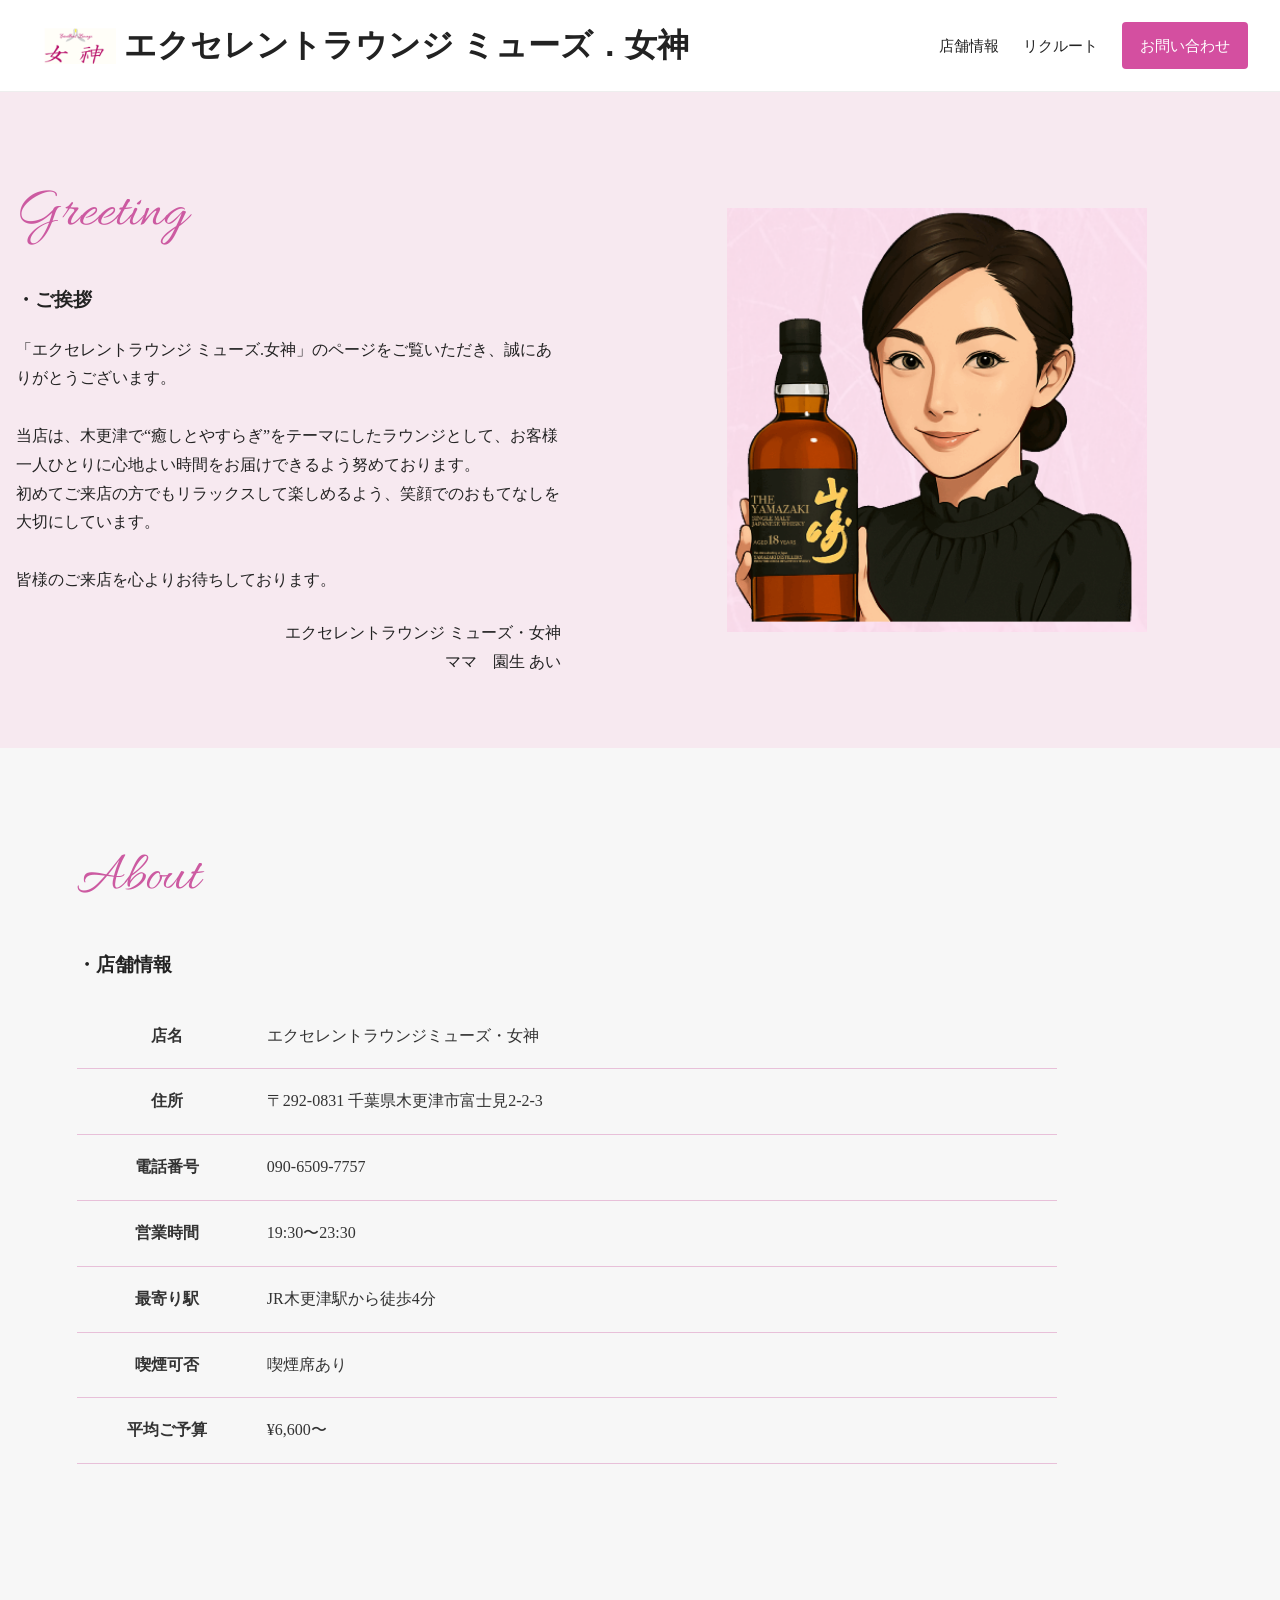
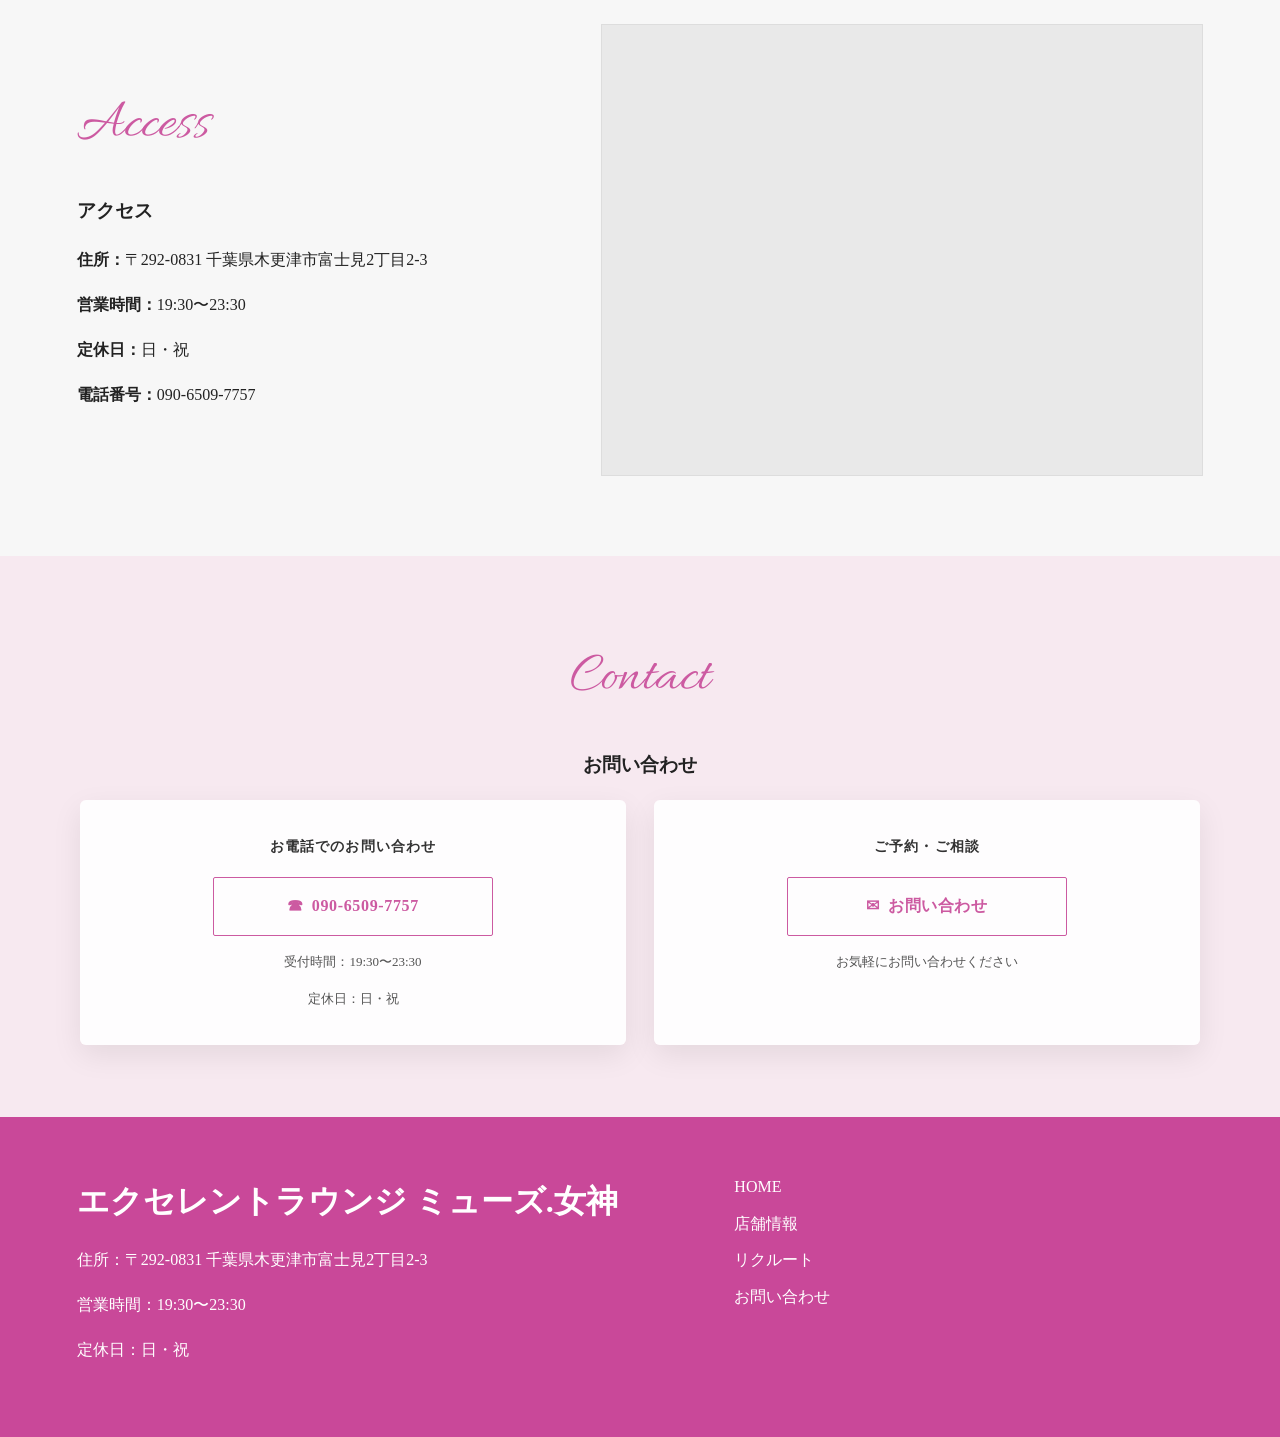
==== about.html @ 151450d7 "ページ加工，アニメーション修正" ====
<!doctype html>
<html lang="ja">
<head>
  <meta charset="utf-8" />
  <meta name="viewport" content="width=device-width, initial-scale=1" />
  <title>店舗情報 | エクセレントラウンジ ミューズ．女神</title>
  <link rel="preconnect" href="https://fonts.googleapis.com">
<link rel="preconnect" href="https://fonts.gstatic.com" crossorigin>
<link href="https://fonts.googleapis.com/css2?family=Allura&display=swap" rel="stylesheet">
  <link rel="stylesheet" href="style.css" />
</head>
  <!-- ヘッダー（index.htmlと同じものをコピペ推奨） -->
<body>

<header class="site-header">
  <a class="logo" href="index.html">
    <img src="images/logo-small.png" alt="ロゴ" class="logo-icon">
    <span>エクセレントラウンジ ミューズ．女神</span>
  </a>

  <nav class="nav">
    <a href="about.html" data-turn>店舗情報</a>
    <a href="recruit.html" data-turn>リクルート</a>
    <a class="btn-contact" href="contact.html" data-turn>お問い合わせ</a>
  </nav>
</header>

  <!-- Greeting（ご挨拶） -->
  <section class="section section-soft">
    <div class="section-grid">
      <div>
        <h2 class="section-title-en">Greeting</h2>
        <h3 class="section-title-ja">・ご挨拶</h3>

        <p>
          「エクセレントラウンジ ミューズ.女神」のページをご覧いただき、誠にありがとうございます。<br><br>
          当店は、木更津で“癒しとやすらぎ”をテーマにしたラウンジとして、お客様一人ひとりに心地よい時間をお届けできるよう努めております。<br>
          初めてご来店の方でもリラックスして楽しめるよう、笑顔でのおもてなしを大切にしています。<br><br>
          皆様のご来店を心よりお待ちしております。
        </p>

        <div class="greeting-sign">
          <div class="greeting-shop">エクセレントラウンジ ミューズ・女神</div>
          <div class="greeting-name">ママ　園生 あい</div>
        </div>
      </div>

      <div class="greeting-image">
        <img src="images/greeting.png" alt="ご挨拶イメージ">
      </div>
    </div>
  </section>

  <!-- About（店舗情報の表） -->
  <section class="section">
    <h2 class="section-title-en">About</h2>
    <h3 class="section-title-ja">・店舗情報</h3>

    <table class="about-table">
      <tr>
        <th>店名</th>
        <td>エクセレントラウンジミューズ・女神</td>
      </tr>
      <tr>
        <th>住所</th>
        <td>〒292-0831 千葉県木更津市富士見2-2-3</td>
      </tr>
      <tr>
        <th>電話番号</th>
        <td>090-6509-7757</td>
      </tr>
      <tr>
        <th>営業時間</th>
        <td>19:30〜23:30</td>
      </tr>
      <tr>
        <th>最寄り駅</th>
        <td>JR木更津駅から徒歩4分</td>
      </tr>
      <tr>
        <th>喫煙可否</th>
        <td>喫煙席あり</td>
      </tr>
      <tr>
        <th>平均ご予算</th>
        <td>¥6,600〜</td>
      </tr>
    </table>

  </section>

    <!-- Access -->
  <section class="section">
    <div class="section-grid">
      <div>
        <h2 class="section-title-en">Access</h2>
        <h3 class="section-title-ja">アクセス</h3>
        <p><strong>住所：</strong>〒292-0831 千葉県木更津市富士見2丁目2-3</p>
        <p><strong>営業時間：</strong>19:30〜23:30</p>
        <p><strong>定休日：</strong>日・祝</p>
        <p><strong>電話番号：</strong>090-6509-7757</p>
      </div>
      <div class="map-placeholder">
        <iframe src="https://www.google.com/maps/embed?pb=!1m18!1m12!1m3!1d3252.968096839378!2d139.91889581269334!3d35.381247246278484!2m3!1f0!2f0!3f0!3m2!1i1024!2i768!4f13.1!3m3!1m2!1s0x6018734c9dd4b175%3A0x8446a912e81f9e90!2z44CSMjkyLTA4MzEg5Y2D6JGJ55yM5pyo5pu05rSl5biC5a-M5aOr6KaL77yS5LiB55uu77yS4oiS77yT!5e0!3m2!1sja!2sjp!4v1772262069250!5m2!1sja!2sjp" width="600" height="450" style="border:0;" allowfullscreen="" loading="lazy" referrerpolicy="no-referrer-when-downgrade"></iframe>

      </div>
    </div>
  </section>

    <section id="contact" class="section section-soft">
    <h2 class="section-title-en center-text">Contact</h2>
    <h3 class="section-title-ja center-text">お問い合わせ</h3>
    <div class="contact-grid">
      <div class="contact-box">
        <h4>お電話でのお問い合わせ</h4>
      <a class="outline-btn" href="tel:09065097757" aria-label="電話する">
        <span class="btn-icon" aria-hidden="true">☎</span>
        090-6509-7757
    </a>
    <p class="contact-note">受付時間：19:30〜23:30</p>
    <p class="contact-note">定休日：日・祝</p>
    </div>

      <div class="contact-box">
        <h4>ご予約・ご相談</h4>


      <a class="outline-btn" href="contact.html">
        <span class="btn-icon" aria-hidden="true">✉</span>
        お問い合わせ
      </a>
      <p class="contact-note">お気軽にお問い合わせください</p>
      </div>
    </div>
  </section>

    <footer class="site-footer">
    <div class="footer-inner">
      <div>
        <div class="footer-logo">エクセレントラウンジ ミューズ.女神</div>
        <p>住所：〒292-0831 千葉県木更津市富士見2丁目2-3</p>
        <p>営業時間：19:30〜23:30</p>
        <p>定休日：日・祝</p>
      </div>
      <div class="footer-links">
        <a href="#">HOME</a>
        <a href="about.html">店舗情報</a>
        <a href="recruit.html">リクルート</a>
        <a href="contact.html">お問い合わせ</a>
      </div>
    </div>
  </footer>

</body>
</html>
---- style.css ----
* {
  box-sizing: border-box;
}

body {
  margin: 0;
  font-family: "Hiragino Mincho ProN", "Yu Mincho", serif;
  color: #222;
  background: #f7f7f7;
  line-height: 1.8;
}

a {
  text-decoration: none;
  color: inherit;
}

img {
  width: 100%;
  display: block;
}

.site-header {
  position: sticky;
  top: 0;
  z-index: 100;
  background: #fff;
  border-bottom: 1px solid #eee;
  display: flex;
  justify-content: space-between;
  align-items: center;
  padding: 16px 32px;
}

.logo {
  display: flex;
  align-items: center;
  gap: 8px;
  font-size: 32px;
  font-weight: bold;
}

.logo-icon {
  width: 84px;           /* 小さい画像サイズ */
  height: auto;
  display: block;
}

.nav {
  display: flex;
  align-items: center;
  gap: 24px;
  font-size: 0.95rem;
}

html { scroll-behavior: smooth; }

.btn-contact {
  background: #d44fa0;
  color: white;
  padding: 10px 18px;
  border-radius: 4px;
}

.hero {
  height: 78vh;
  min-height: 520px;
  background: url("images/hero.jpg") center/cover no-repeat;
  position: relative;
}

.hero::before {
  content: "";
  position: absolute;
  inset: 0;
  background: rgba(0,0,0,0.35);
}

.hero-overlay {
  position: absolute;
  left: 6%;
  bottom: 10%;
  color: #fff;
  z-index: 1;
}

.hero-sub {
  font-size: 1.1rem;
}

.hero h1 {
  font-size: 3rem;
  line-height: 1.3;
  margin: 12px 0;
}

.hero-en {
  font-style: italic;
  font-size: 1.6rem;
}

.gallery {
  display: flex;
  overflow-x: auto;  
  grid-template-columns: repeat(5, 1fr);
  gap: 16px;
  padding: 18px 24px;
  background: #fff;
}

.gallery img {
  height: 180px;
  object-fit: cover;
}

.section {
  padding: 80px 6%;
  background: #f7f7f7;
}

.section-soft {
  /* 画像背景にしたい場合：画像パスはあなたの環境に合わせて変更 */
  background-image: url("./img/contact-bg.jpg");
  background-size: cover;
  background-position: center;
  background-repeat: no-repeat;

  /* 画像が無い/薄くしたいときの保険 */
  background-color: #f7e9f0;
  padding: 72px 16px;
}

.section-pink {
  background: #f8edf5;
}

.section-grid {
  display: grid;
  grid-template-columns: 1fr 1.2fr;
  gap: 48px;
  align-items: center;
}

.section-title-en {
  font-family: "Allura", cursive;
  font-size: 56px;
  font-weight: 400; !important
  letter-spacing: 0.02em;
  margin: 0 0 8px;
  color: #cc5aa1; /* 近いピンク */
}

.section-title-ja {
.section-title-ja {
  margin: 0 0 36px;
  font-size: 18px;
  font-weight: 600;
  color: #444;
}
}

.circle-image {
  width: 100%;
  max-width: 360px;
  aspect-ratio: 1 / 1;
  border-radius: 50%;
  overflow: hidden;
  margin: 0 auto;
}

.circle-image img {
  height: 100%;
  object-fit: cover;
}

.center-text {
  text-align: center;
}

.video-wrap {
  position: relative;
  width: 100%;
  aspect-ratio: 16 / 9;
}

.video-wrap iframe {
  width: 100%;
  height: 100%;
}

.greeting-sign{
  margin-top: 24px;
  text-align: right;     /* 右寄せ */
  line-height: 1.8;
}

.greeting-image img {
  max-width: 420px;
  margin: 0 auto;
}

.menu-grid {
  display: grid;
  grid-template-columns: 1.4fr 1fr;
  gap: 36px;
  align-items: start;
}

.menu-table {
  width: 100%;
  border-collapse: collapse;
  background: #fff;
  margin-bottom: 24px;
}

.menu-table td {
  padding: 18px 10px;
  border-bottom: 1px solid #e7c9db;
  font-size: 1rem;
}

.outline-btn{
  display: inline-flex;
  align-items: center;
  justify-content: center;
  gap: 8px;

  padding: 14px 26px;
  min-width: 280px;

  border: 1.5px solid #cc5aa1;
  color: #cc5aa1;
  background: transparent;
  border-radius: 2px;

  text-decoration: none;
  font-weight: 700;
  letter-spacing: 0.04em;
  transition: transform .08s ease, background-color .2s ease, color .2s ease;
}

.blog-card {
  max-width: 420px;
  background: #fff;
  padding: 14px;
  margin: 20px 0;
}

.blog-card img {
  height: 280px;
  object-fit: cover;
}

.lead {
  font-weight: bold;
  font-size: 1.3rem;
}

.map-placeholder {
  min-height: 320px;
  background: #e9e9e9;
  display: grid;
  place-items: center;
  color: #666;
  border: 1px solid #ddd;
}

.contact-grid {
  max-width: 1120px;
  margin: 0 auto;
  display: grid;
  grid-template-columns: 1fr 1fr;
  gap: 28px;
}

.contact-box {
  background: rgba(255,255,255,0.92);
  border-radius: 6px;
  padding: 34px 28px;
  min-height: 180px;
  box-shadow: 0 10px 30px rgba(0,0,0,0.08);
  text-align: center;
}

.contact-box h4{
  margin: 0 0 18px;
  font-size: 14px;
  letter-spacing: 0.08em;
  color: #333;
}

.site-footer {
  background: #c94899;
  color: white;
  padding: 56px 6%;
}

.footer-inner {
  display: grid;
  grid-template-columns: 1.3fr 1fr;
  gap: 48px;
}

.footer-logo {
  font-size: 2rem;
  font-weight: bold;
  margin-bottom: 12px;
}

.footer-links {
  display: grid;
  gap: 8px;
  align-content: start;
}

/* スマホ対応 */
@media (max-width: 900px) {
  .site-header {
    flex-direction: column;
    align-items: flex-start;
    gap: 12px;
    padding: 14px 16px;
  }

  .nav {
    flex-wrap: wrap;
    gap: 12px;
  }

  .hero {
    height: 62vh;
    min-height: 420px;
  }

  .hero h1 {
    font-size: 2rem;
  }

  .hero-en {
    font-size: 1.1rem;
  }

  .gallery {
    grid-template-columns: repeat(2, 1fr);
    gap: 8px;
    padding: 10px;
  }

  .gallery img {
    height: 120px;
  }

  .section-grid,
  .menu-grid,
  .contact-grid,
  .footer-inner {
    grid-template-columns: 1fr;
    gap: 24px;
  }

  .section {
    padding: 56px 16px;
  }

  .section-title-en {
    font-size: 2.2rem;
  }

  .section-title-ja {
    font-size: 1.5rem;
  }
}

/* ===== recruit page ===== */
.recruit-page{ background:#fff; }

.breadcrumb{
  max-width: 1120px;
  margin: 18px auto 0;
  padding: 0 16px;
  font-size: 12px;
  color: #777;
}
.breadcrumb a{ color:#777; text-decoration:none; }
.breadcrumb span{ margin: 0 6px; }

/* hero */
.recruit-hero{
  max-width: 1120px;
  margin: 22px auto 0;
  padding: 0 16px 50px;
  position: relative;
}
.recruit-hero-grid{
  display: grid;
  grid-template-columns: 1fr 1fr 1fr;
  gap: 22px;
}
.recruit-hero-grid img{
  width: 100%;
  height: 320px;
  object-fit: cover;
  display: block;
}
.recruit-hero-card{
  position: absolute;
  left: 50%;
  bottom: 10px;
  transform: translateX(-50%);
  width: min(820px, calc(100% - 32px));
  background: rgba(255,255,255,0.95);
  padding: 22px 24px;
  box-shadow: 0 10px 30px rgba(0,0,0,0.08);
  text-align: center;
}
.recruit-hero-card h1{
  margin: 0 0 8px;
  font-size: 34px;
}
.recruit-hero-card p{
  margin: 0;
  font-size: 13px;
  line-height: 1.9;
}

/* benefits */
.recruit-benefits{
  max-width: 1120px;
  margin: 0 auto;
  padding: 60px 16px 40px;
}
.recruit-catch{
  text-align: center;
  font-weight: 600;
  line-height: 1.9;
  margin: 0 0 26px;
}
.benefit-grid{
  display: grid;
  grid-template-columns: repeat(3, 1fr);
  gap: 18px;
}
.benefit-card{
  border: 1.5px solid rgba(204,90,161,0.55);
  background: rgba(204,90,161,0.06);
  padding: 18px 16px;
  display: flex;
  gap: 14px;
  align-items: center;
}
.benefit-icon{
  font-size: 34px;
  width: 56px;
  text-align: center;
}
.benefit-card p{ margin: 0; font-size: 12px; color:#444; }
.benefit-card h3{ margin: 4px 0 0; color:#cc5aa1; font-size: 16px; }

/* entry lead */
.entry-lead{
  max-width: 880px;
  margin: 10px auto 28px;
  padding: 0 16px;
  font-size: 13px;
  color:#444;
}

/* recruit spec table */
.recruit-spec{
  max-width: 1120px;
  margin: 0 auto;
  padding: 70px 16px 90px;
}
.recruit-title-en{
font-family: "Allura", cursive;
font-size: 56px;
font-weight: 400;
letter-spacing: 0.02em;
margin: 0 0 8px;
color: #cc5aa1; /* 近いピンク */
}
.recruit-title-ja{
  margin: 10px 0 0;
  font-weight: 600;
}
.recruit-dl{
  margin: 40px 0 0;
  border-top: 1px solid rgba(204,90,161,0.45);
}
.recruit-row{
  display: grid;
  grid-template-columns: 220px 1fr;
  gap: 36px;
  padding: 26px 24px;
  background: rgba(204,90,161,0.08);
  border-bottom: 1px solid rgba(204,90,161,0.45);
}
.recruit-row dt{ margin:0; font-weight:600; }
.recruit-row dd{ margin:0; line-height:1.9; }
.recruit-row small{ display:block; margin-top:10px; color:#666; font-size:12px; }

/* responsive */
@media (max-width: 900px){
  .recruit-hero-grid{ grid-template-columns: 1fr; }
  .recruit-hero-grid img{ height: 240px; }
  .recruit-hero-card{ position: static; transform:none; width: 100%; margin-top: 14px; }
  .benefit-grid{ grid-template-columns: 1fr; }
  .recruit-row{ grid-template-columns: 1fr; gap: 10px; }
  .recruit-title-en{ font-size: 44px; }
}


/* ===== Works ===== */
.works{
  background: #fff;
  padding: 80px 16px 0;
}

.works-inner{
  max-width: 1120px;
  margin: 0 auto;
  display: grid;
  grid-template-columns: 1.1fr 0.9fr;
  gap: 48px;
  align-items: start;
}

.works-title{
  font-family: "Allura", cursive;
  font-size: 56px;
  font-weight: 400;
  margin: 0;
  font-size: 60px;
  line-height: 1;
  color: #cc5aa1;
  font-weight: 700;
}

.works-sub{
  margin: 10px 0 26px;
  font-weight: 600;
  color: #333;
}

.works-desc{
  margin: 0 0 18px;
  color: #333;
}

.works-table{
  background: rgba(204,90,161,0.08); /* 薄ピンク */
  padding: 22px 22px 18px;
}

.works-table-title{
  margin: 0 0 14px;
  color: #444;
}

.works-row{
  display: grid;
  grid-template-columns: 120px 1fr;
  align-items: center;
  padding: 18px 6px;
  border-bottom: 1px solid rgba(204,90,161,0.35);
}

.works-row:first-of-type{
  border-top: 1px solid rgba(204,90,161,0.35);
}

.works-time{
  color: #333;
  letter-spacing: 0.05em;
}

.works-task{
  color: #333;
}

.works-note{
  margin: 14px 0 0;
  font-size: 12px;
  color: #666;
}

/* 右の丸写真 */
.works-photo{
  width: 260px;
  height: 260px;
  border-radius: 50%;
  overflow: hidden;
  margin-left: auto;
  margin-top: 240px;
}

.works-photo img{
  width: 100%;
  height: 100%;
  object-fit: cover;
  display: block;
}

/* 下のギャラリー */
.works-gallery{
  margin-top: 56px;
  display: grid;
  grid-template-columns: repeat(5, 1fr);
  gap: 0;
}

.works-gallery img{
  width: 100%;
  height: 220px;
  object-fit: cover;
  display: block;
}

/* レスポンシブ */
@media (max-width: 980px){
  .works-inner{
    grid-template-columns: 1fr;
    gap: 28px;
  }
  .works-photo{
    margin: 0 auto;
    width: 180px !important;
    height: 180px !important;
  }
  .works-gallery{
    grid-template-columns: 1fr 1fr;
  }
  .works-gallery img{
    height: 180px;
  }
}
@media (max-width: 520px){
  .works-title{ font-size: 44px; }
  .works-gallery{
    grid-template-columns: 1fr;
  }
  .works-gallery img{
    height: 200px;
  }
}

.slideshow{
  position: relative;
  width: 100%;
  max-width: 900px;   /* 好きに */
  aspect-ratio: 16 / 9;
  overflow: hidden;
  border-radius: 8px;
}

.slideshow .slide{
  position: absolute;
  inset: 0;
  width: 100%;
  height: 100%;
  object-fit: cover;
  opacity: 0;
  transition: opacity 800ms ease;
}

.slideshow .slide.is-active{
  opacity: 1;
}



.about-table{
  width: 100%;
  max-width: 980px;
  border-collapse: collapse;
  margin-top: 22px;
}

.about-table th,
.about-table td{
  padding: 18px 10px;
  border-bottom: 1px solid rgba(204,90,161,0.35);
  vertical-align: top;
}

.about-table th{
  width: 180px;
  font-weight: 600;
  color: #333;
}

.about-table td{
  color: #333;
}

/* ===== breadcrumb（無ければ） ===== */
.breadcrumb{
  max-width: 1120px;
  margin: 18px auto 0;
  padding: 0 16px;
  font-size: 12px;
  color: #777;
}
.breadcrumb a{ color:#777; text-decoration:none; }
.breadcrumb span{ margin: 0 6px; }

/* ===== contact page ===== */
.contact-page{
  padding: 72px 16px;
}

/* 既にある場合は不要。無い時だけ */
.contact-grid{
  max-width: 1120px;
  margin: 0 auto;
  display: grid;
  grid-template-columns: 1fr 1fr;
  gap: 28px;
}
.contact-box{
  background: rgba(255,255,255,0.92);
  border-radius: 6px;
  padding: 34px 28px;
  box-shadow: 0 10px 30px rgba(0,0,0,0.08);
  text-align: center;
}
.contact-box h4{
  margin: 0 0 18px;
  font-size: 14px;
  letter-spacing: 0.08em;
  color: #333;
}
.contact-note{
  margin: 14px 0 0;
  font-size: 13px;
  color: #555;
}

/* ===== form ===== */
.contact-form{
  text-align: left; /* 入力欄は左揃えが見やすい */
  margin-top: 10px;
}

.form-field{
  display: block;
  margin-bottom: 14px;
}

.form-label{
  display: inline-flex;
  align-items: center;
  gap: 8px;
  font-size: 13px;
  font-weight: 600;
  color: #333;
}

.req{
  font-size: 11px;
  padding: 2px 6px;
  border: 1px solid rgba(204,90,161,0.55);
  color: #cc5aa1;
  border-radius: 999px;
}

.contact-form input,
.contact-form textarea{
  width: 100%;
  margin-top: 8px;
  padding: 12px 12px;
  border: 1px solid rgba(204,90,161,0.35);
  border-radius: 6px;
  background: #fff;
  font-size: 14px;
  outline: none;
}

.contact-form input:focus,
.contact-form textarea:focus{
  border-color: #cc5aa1;
  box-shadow: 0 0 0 3px rgba(204,90,161,0.15);
}

.form-submit{
  display: inline-flex;
  margin: 10px auto 0;
}

.form-privacy{
  margin: 12px 0 0;
  font-size: 12px;
  color: #666;
  text-align: center;
}

/* スマホ：1カラムに */
@media (max-width: 860px){
  .contact-grid{ grid-template-columns: 1fr; }
}

/* ===== page turn transition ===== */
.page-turn{
  position: fixed;
  inset: 0;
  pointer-events: none;
  z-index: 9999;

  /* 「紙」 */
  background: #fff;
  transform-origin: left center;
  transform: perspective(1200px) rotateY(90deg);
  box-shadow: -30px 0 60px rgba(0,0,0,0.18);

  transition: transform 520ms ease;
}

/* ONで「ページが右からめくれて覆う」 */
.page-turn.is-on{
  transform: perspective(1200px) rotateY(0deg);
}
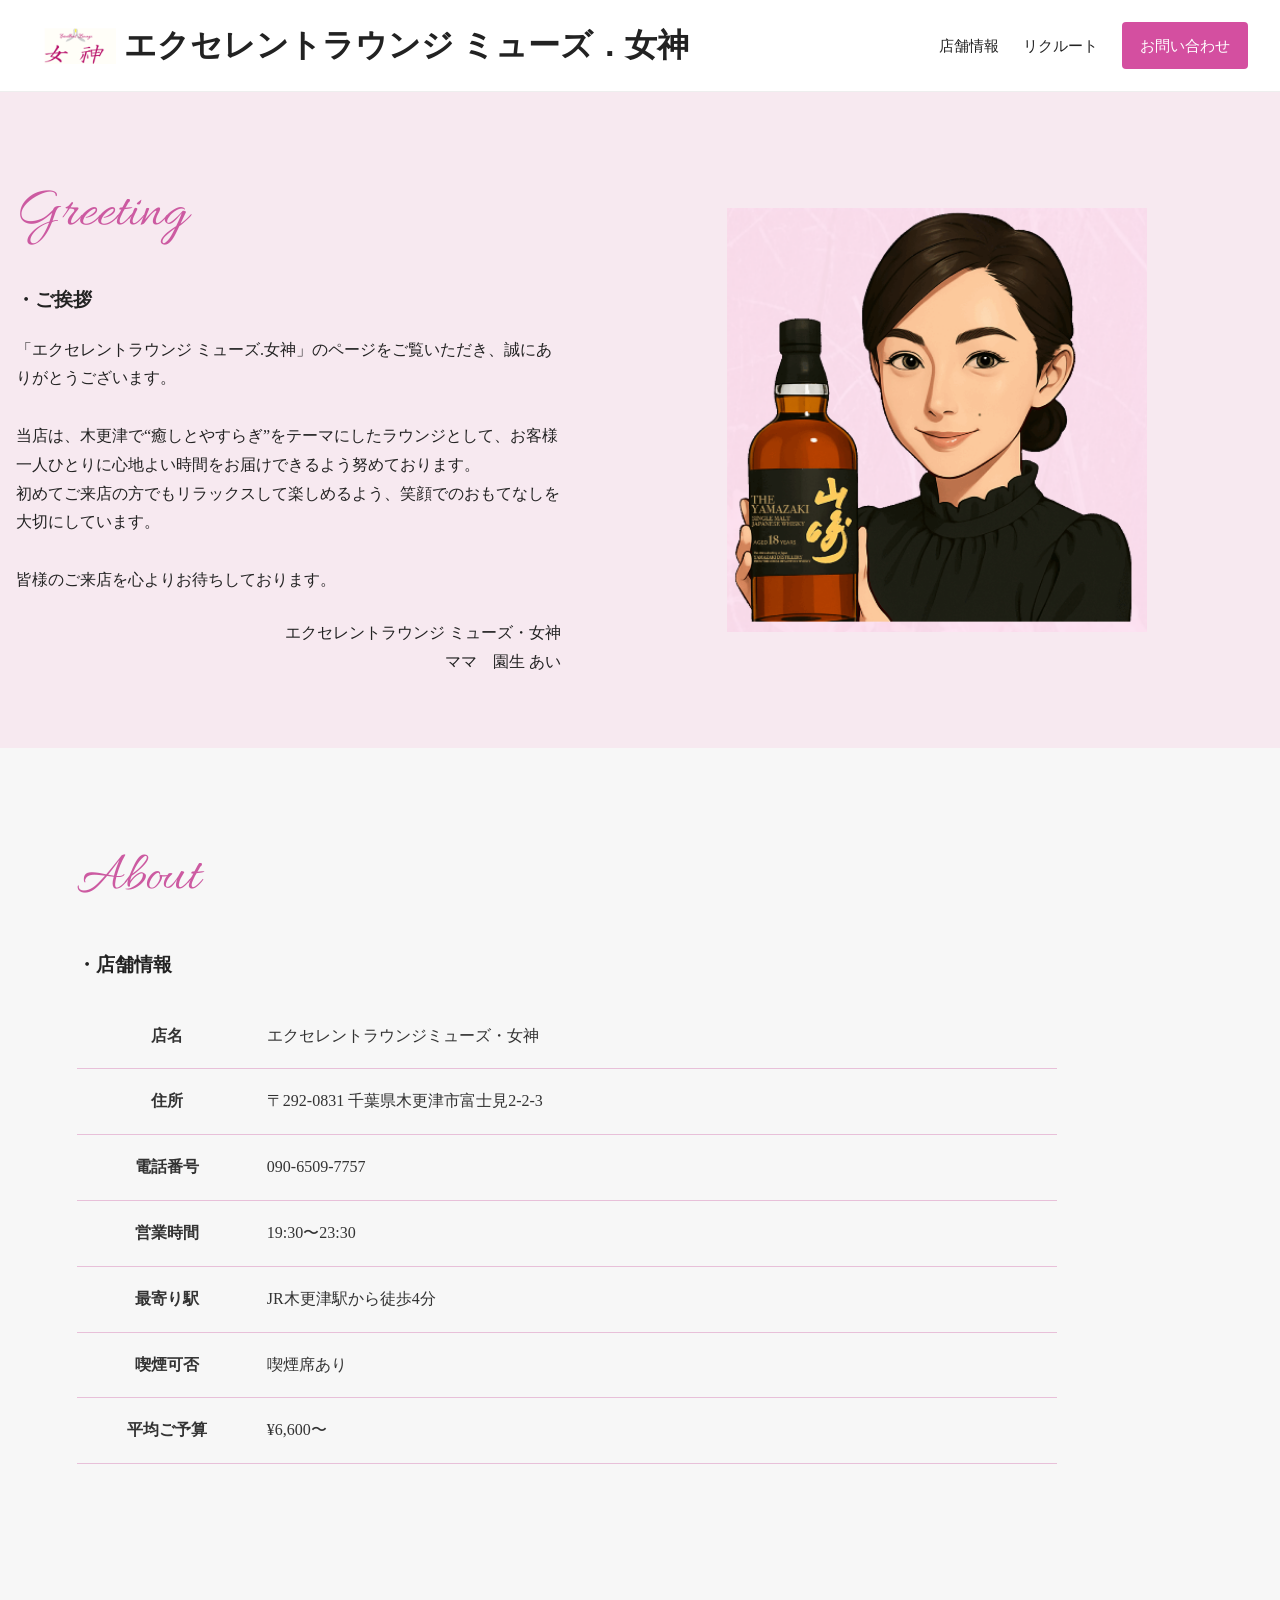
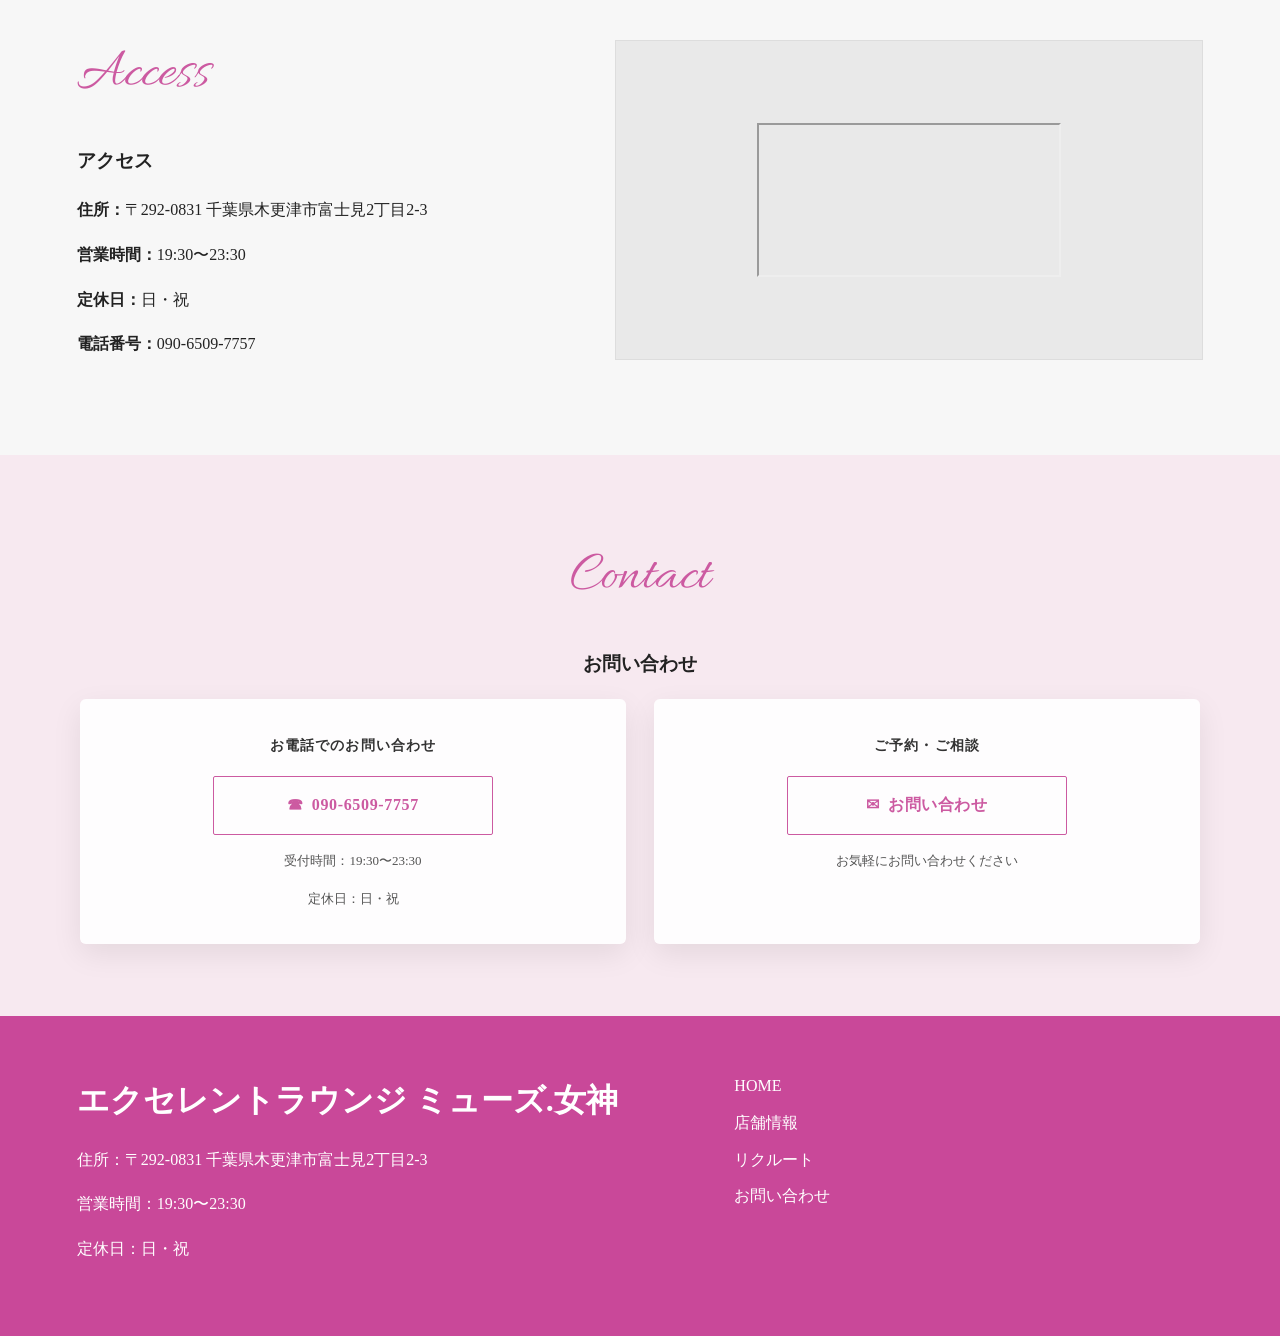
==== commit 97afa04b: "店名や文章の改行位置の変更" ====
--- a/about.html
+++ b/about.html
@@ -13,7 +13,7 @@
 <body>
 
 <header class="site-header">
-  <a class="logo" href="index.html">
+  <a class="logo" href="index.html"   data-turn>
     <img src="images/logo-small.png" alt="ロゴ" class="logo-icon">
     <span>エクセレントラウンジ ミューズ．女神</span>
   </a>
@@ -101,7 +101,7 @@
         <p><strong>電話番号：</strong>090-6509-7757</p>
       </div>
       <div class="map-placeholder">
-        <iframe src="https://www.google.com/maps/embed?pb=!1m18!1m12!1m3!1d3252.968096839378!2d139.91889581269334!3d35.381247246278484!2m3!1f0!2f0!3f0!3m2!1i1024!2i768!4f13.1!3m3!1m2!1s0x6018734c9dd4b175%3A0x8446a912e81f9e90!2z44CSMjkyLTA4MzEg5Y2D6JGJ55yM5pyo5pu05rSl5biC5a-M5aOr6KaL77yS5LiB55uu77yS4oiS77yT!5e0!3m2!1sja!2sjp!4v1772262069250!5m2!1sja!2sjp" width="600" height="450" style="border:0;" allowfullscreen="" loading="lazy" referrerpolicy="no-referrer-when-downgrade"></iframe>
+        <iframe src="https://www.google.com/maps/embed?pb=!1m18!1m12!1m3!1d3252.968096839378!2d139.91889581269334!3d35.381247246278484!2m3!1f0!2f0!3f0!3m2!1i1024!2i768!4f13.1!3m3!1m2!1s0x6018734c9dd4b175%3A0x8446a912e81f9e90!2z44CSMjkyLTA4MzEg5Y2D6JGJ55yM5pyo5pu05rSl5biC5a-M5aOr6KaL77yS5LiB55uu77yS4oiS77yT!5e0!3m2!1sja!2sjp!4v1772262069250!5m2!1sja!2sjp" loading="lazy" referrerpolicy="no-referrer-when-downgrade"></iframe>
 
       </div>
     </div>
@@ -151,5 +151,56 @@
     </div>
   </footer>
 
+    <script>
+  (function () {
+    const root = document.getElementById("whisky-slideshow");
+    if (!root) return;
+
+    const slides = Array.from(root.querySelectorAll(".slide"));
+    if (slides.length <= 1) return;
+
+    let i = 0;
+    const intervalMs = 3000; // 3秒ごと（好きに変更）
+
+    setInterval(() => {
+      slides[i].classList.remove("is-active");
+      i = (i + 1) % slides.length;
+      slides[i].classList.add("is-active");
+    }, intervalMs);
+  })();
+</script>
+
+
+<div id="page-turn" class="page-turn" aria-hidden="true"></div>
+
+<script>
+  (function () {
+    const overlay = document.getElementById("page-turn");
+    if (!overlay) return;
+
+    // data-turn が付いたリンクだけ「めくり」演出する
+    document.addEventListener("click", (e) => {
+      const a = e.target.closest("a[data-turn]");
+      if (!a) return;
+
+      const href = a.getAttribute("href");
+      if (!href || href.startsWith("#")) return;
+
+      e.preventDefault();
+
+      // 連打防止
+      if (overlay.classList.contains("is-on")) return;
+
+      overlay.classList.add("is-on");
+
+      // アニメの時間に合わせて遷移
+      setTimeout(() => {
+        window.location.href = href;
+      }, 520);
+    });
+  })();
+</script>
+
+
 </body>
 </html>
--- a/style.css
+++ b/style.css
@@ -46,6 +46,19 @@
   display: block;
 }
 
+
+.br-sp{ display: none; }
+
+@media (max-width: 860px){
+  .br-sp{ display: inline; }
+}
+
+.br-sp{ display:none; }
+@media (max-width: 860px){
+  .br-sp{ display:inline; }
+}
+
+
 .nav {
   display: flex;
   align-items: center;
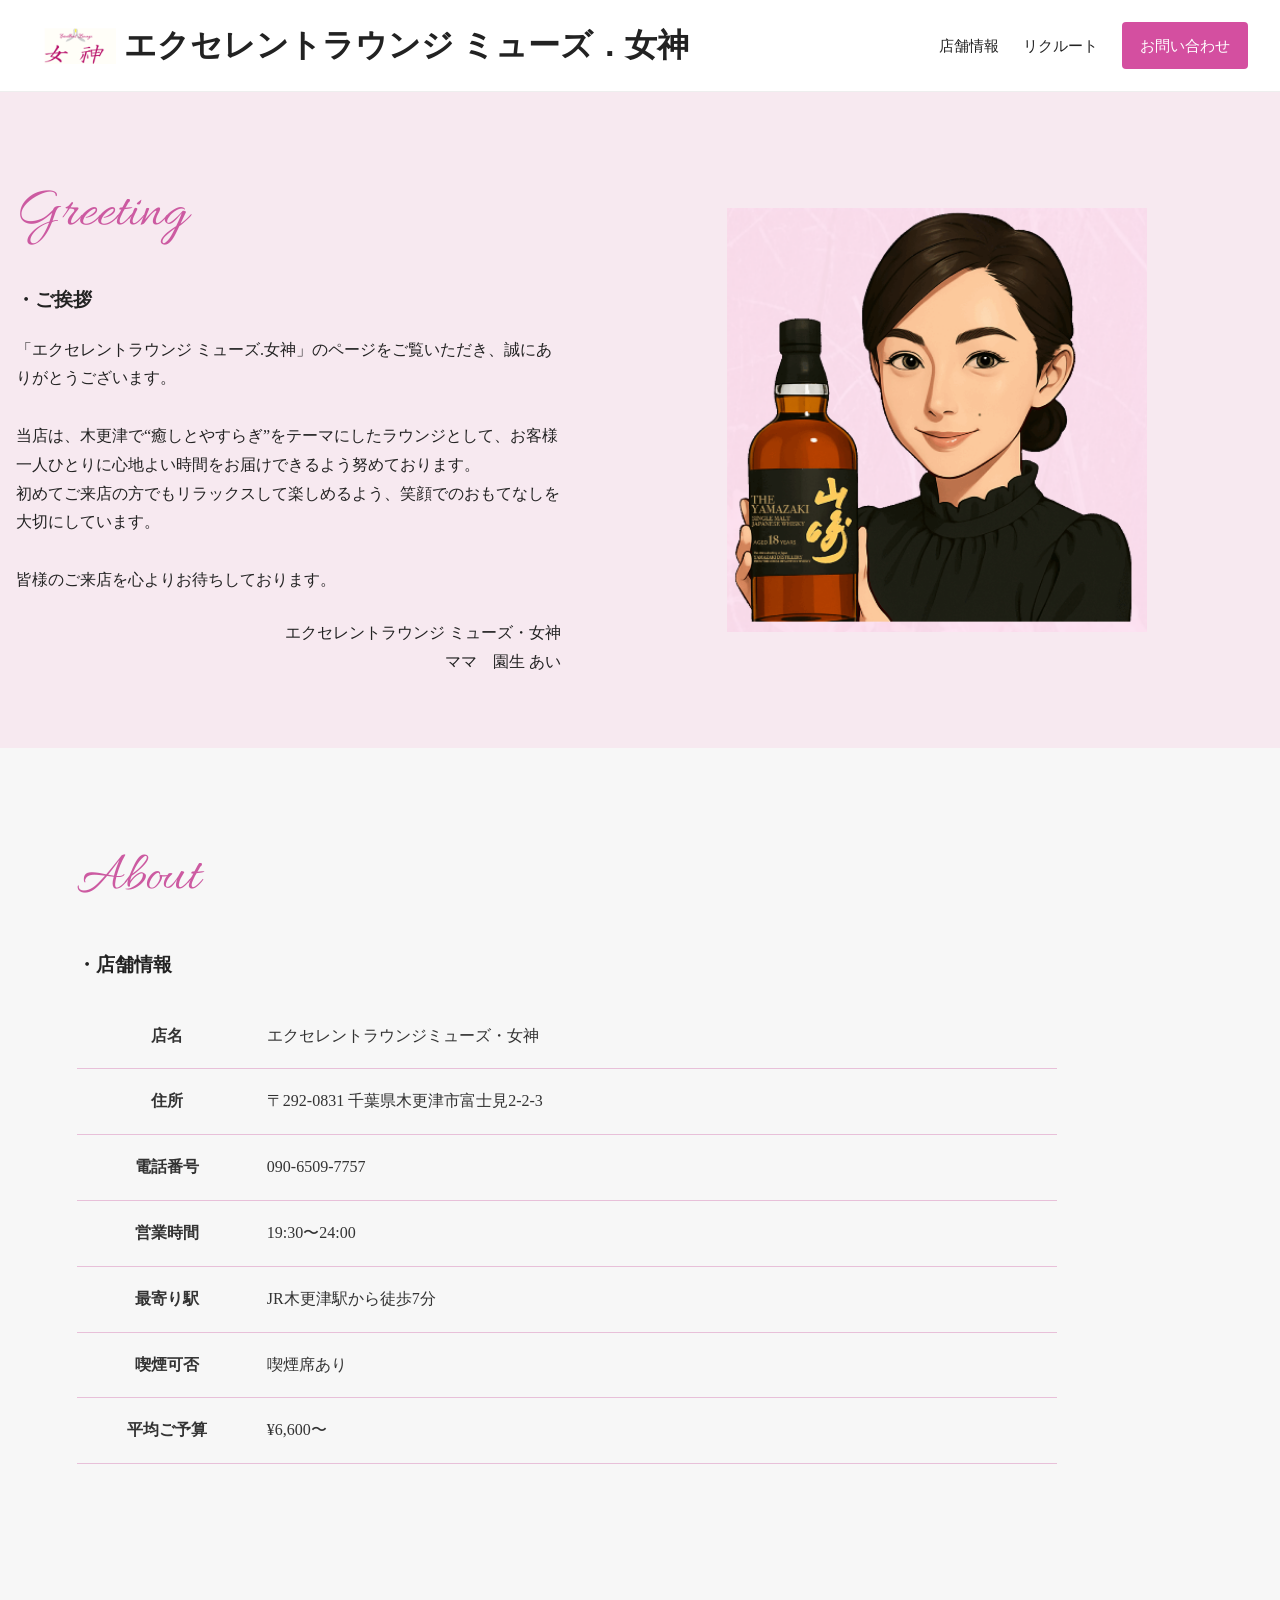
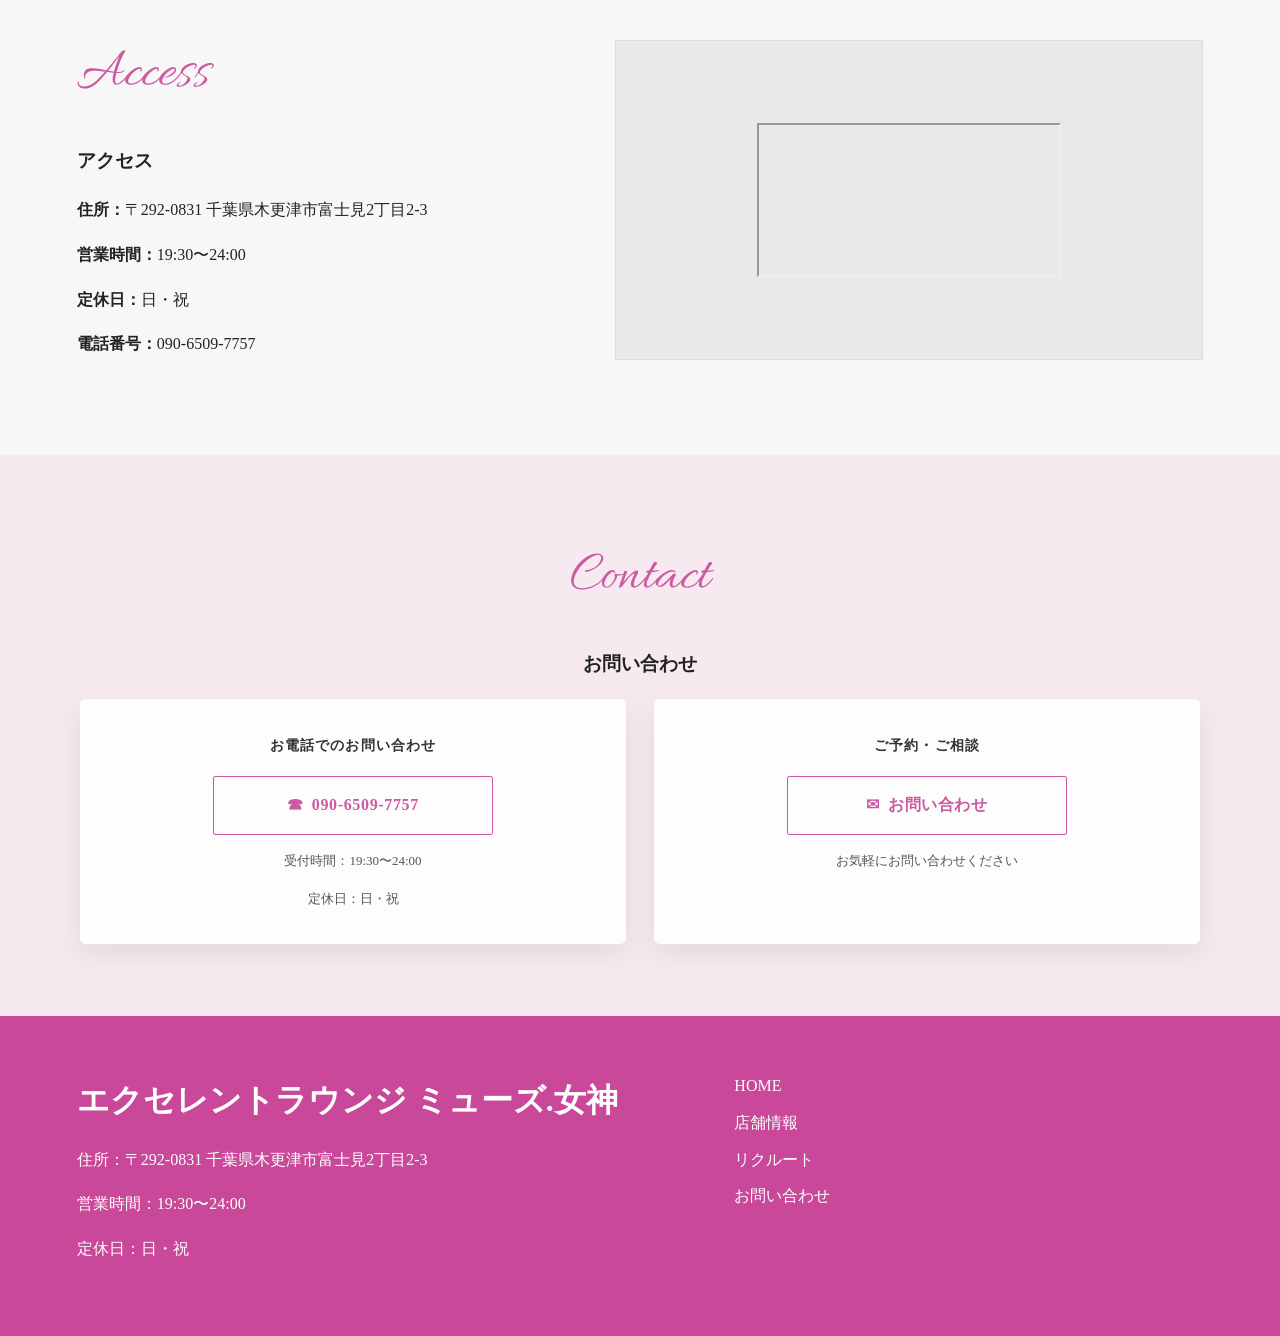
==== commit 09f61d62: "correction" ====
--- a/about.html
+++ b/about.html
@@ -13,10 +13,14 @@
 <body>
 
 <header class="site-header">
-  <a class="logo" href="index.html"   data-turn>
+  <a class="logo" href="index.html" data-turn>
     <img src="images/logo-small.png" alt="ロゴ" class="logo-icon">
-    <span>エクセレントラウンジ ミューズ．女神</span>
-  </a>
+<span class="site-name">
+<span class="site-name">
+  <span class="name-line1">エクセレント</span><br class="br-sp"><span class="name-line2">ラウンジ</span><br class="br-sp">
+  <span class="name-line3">ミューズ．女神</span>
+</span>
+</span>
 
   <nav class="nav">
     <a href="about.html" data-turn>店舗情報</a>
@@ -71,11 +75,11 @@
       </tr>
       <tr>
         <th>営業時間</th>
-        <td>19:30〜23:30</td>
+        <td>19:30〜24:00</td>
       </tr>
       <tr>
         <th>最寄り駅</th>
-        <td>JR木更津駅から徒歩4分</td>
+        <td>JR木更津駅から徒歩7分</td>
       </tr>
       <tr>
         <th>喫煙可否</th>
@@ -96,7 +100,7 @@
         <h2 class="section-title-en">Access</h2>
         <h3 class="section-title-ja">アクセス</h3>
         <p><strong>住所：</strong>〒292-0831 千葉県木更津市富士見2丁目2-3</p>
-        <p><strong>営業時間：</strong>19:30〜23:30</p>
+        <p><strong>営業時間：</strong>19:30〜24:00</p>
         <p><strong>定休日：</strong>日・祝</p>
         <p><strong>電話番号：</strong>090-6509-7757</p>
       </div>
@@ -117,7 +121,7 @@
         <span class="btn-icon" aria-hidden="true">☎</span>
         090-6509-7757
     </a>
-    <p class="contact-note">受付時間：19:30〜23:30</p>
+    <p class="contact-note">受付時間：19:30〜24:00</p>
     <p class="contact-note">定休日：日・祝</p>
     </div>
 
@@ -139,7 +143,7 @@
       <div>
         <div class="footer-logo">エクセレントラウンジ ミューズ.女神</div>
         <p>住所：〒292-0831 千葉県木更津市富士見2丁目2-3</p>
-        <p>営業時間：19:30〜23:30</p>
+        <p>営業時間：19:30〜24:00</p>
         <p>定休日：日・祝</p>
       </div>
       <div class="footer-links">
